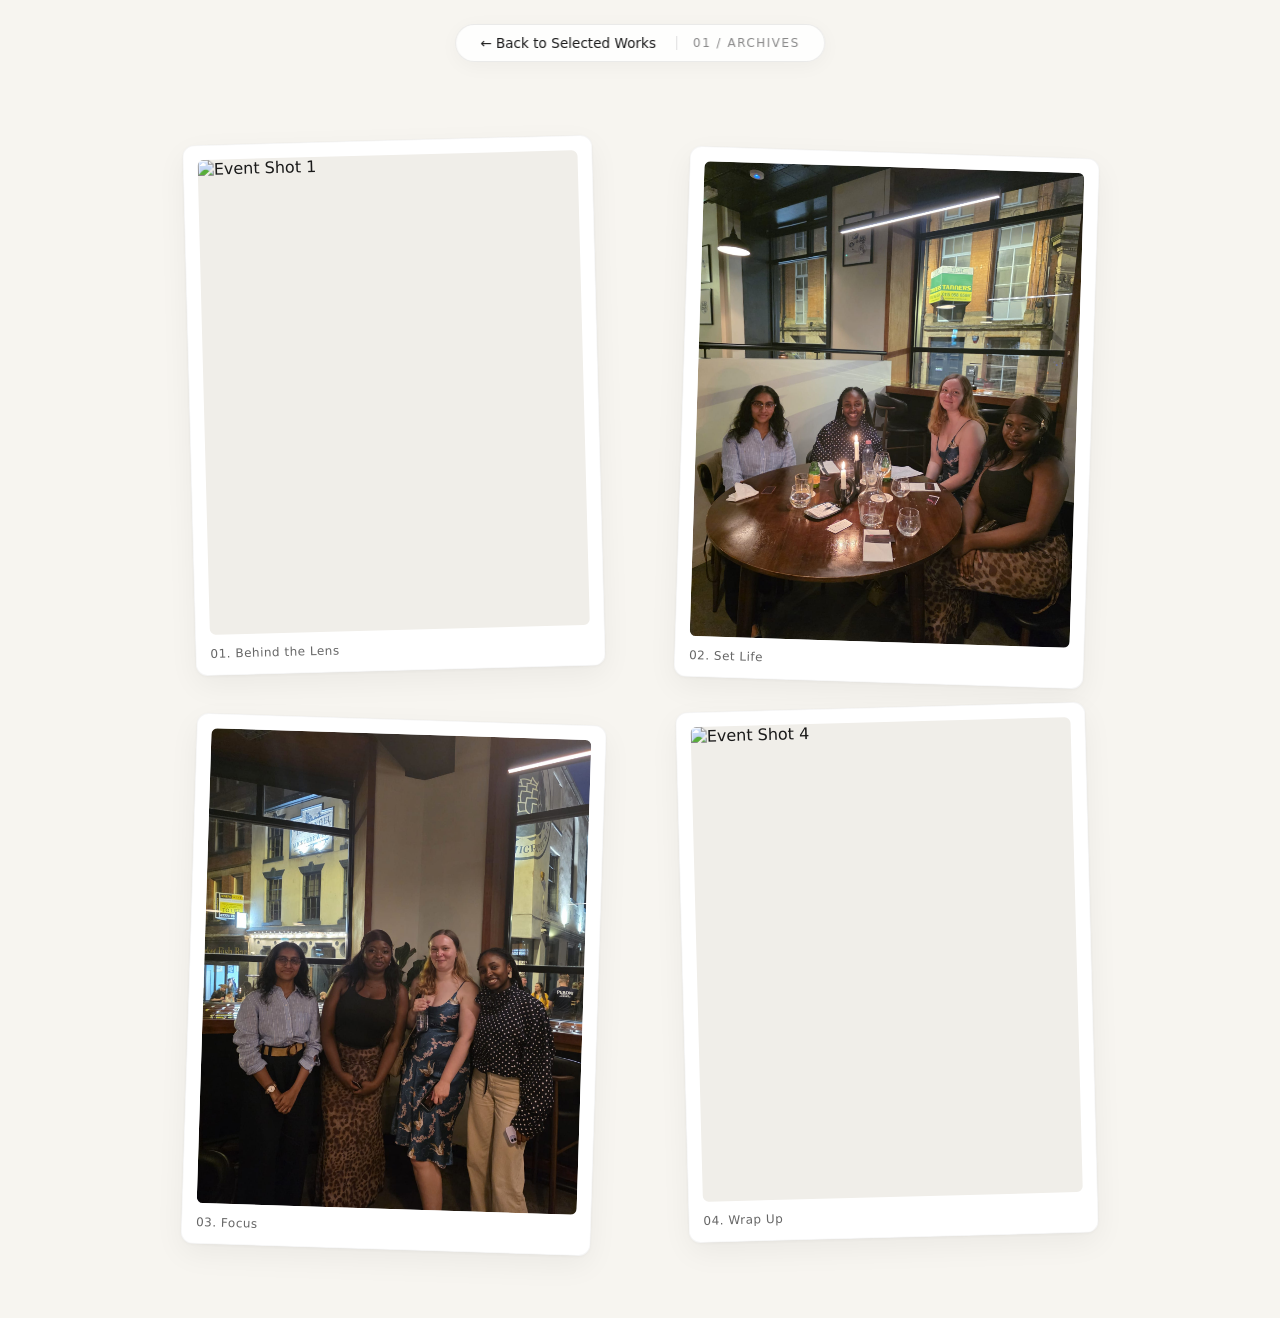
==== event-1.html @ deb0e0f5 "tenth-commit" ====
<!DOCTYPE html>
<html lang="en">
<head>
  <meta charset="UTF-8">
  <meta name="viewport" content="width=device-width, initial-scale=1.0">
  <title>Event Gallery — Light Mode</title>
  <link rel="stylesheet" href="style.css">
</head>
<body class="event-light-mode">

  <!-- Floating Back Button & Badge -->
  <nav class="gallery-nav-light">
    <a href="index.html" class="back-button-light">&larr; Back to Selected Works</a>
    <span class="gallery-badge">01 / Archives</span>
  </nav>

  <!-- Mini Editorial Photo Grid -->
  <main class="mini-gallery-container">
    <div class="gallery-grid">
      
      <div class="mini-card card-tilt-left">
        <div class="card-inner">
          <img src="639b9f99-3a0d-4db9-bb8f-6028194fd8f1.jpg" alt="Event Shot 1">
        </div>
        <div class="card-footer">
          <span>01. Behind the Lens</span>
        </div>
      </div>

      <div class="mini-card card-tilt-right">
        <div class="card-inner">
          <img src="f1a6a8e9-09e3-4a3b-962c-23c36decba03.jpg" alt="Event Shot 2">
        </div>
        <div class="card-footer">
          <span>02. Set Life</span>
        </div>
      </div>

      <div class="mini-card card-tilt-right">
        <div class="card-inner">
          <img src="f4e31a32-3f8a-41de-b580-41e959844233.jpg" alt="Event Shot 3">
        </div>
        <div class="card-footer">
          <span>03. Focus</span>
        </div>
      </div>

      <div class="mini-card card-tilt-left">
        <div class="card-inner">
          <img src="d24517b1-6f42-42a5-8a26-ebae528c8704.jpg" alt="Event Shot 4">
        </div>
        <div class="card-footer">
          <span>04. Wrap Up</span>
        </div>
      </div>

    </div>
  </main>

</body>
</html>
---- style.css ----
/* ==========================================================================
   EVENT 1 — LIGHT MODE & MINI EDITORIAL CARDS
   ========================================================================== */

/* Crisp, warm light background */
.event-light-mode {
  background-color: #f7f5f0;
  color: #1a1a1a;
  margin: 0;
  padding: 0;
  font-family: system-ui, -apple-system, sans-serif;
}

/* Slick Minimal Navbar */
.gallery-nav-light {
  position: fixed;
  top: 24px;
  left: 50%;
  transform: translateX(-50%);
  z-index: 100;
  display: flex;
  align-items: center;
  gap: 20px;
  background: rgba(255, 255, 255, 0.85);
  backdrop-filter: blur(12px);
  padding: 10px 24px;
  border-radius: 50px;
  border: 1px solid rgba(0, 0, 0, 0.08);
  box-shadow: 0 4px 20px rgba(0, 0, 0, 0.04);
}

.back-button-light {
  color: #1a1a1a;
  text-decoration: none;
  font-size: 0.85rem;
  font-weight: 500;
  transition: opacity 0.2s ease;
}

.back-button-light:hover {
  opacity: 0.6;
}

.gallery-badge {
  font-size: 0.75rem;
  text-transform: uppercase;
  letter-spacing: 1.5px;
  color: #888;
  border-left: 1px solid #ddd;
  padding-left: 16px;
}

/* Compact Gallery Container */
.mini-gallery-container {
  max-width: 950px; /* Kept tight so cards stay compact */
  margin: 0 auto;
  padding: 140px 20px 80px;
}

.gallery-grid {
  display: grid;
  grid-template-columns: repeat(2, 1fr);
  gap: 36px;
  justify-items: center;
}

/* Mini Polaroid-Style Framed Cards */
.mini-card {
  background: #ffffff;
  padding: 14px;
  border-radius: 12px;
  box-shadow: 0 10px 30px rgba(0, 0, 0, 0.05), 0 1px 3px rgba(0, 0, 0, 0.03);
  border: 1px solid rgba(0, 0, 0, 0.04);
  transition: all 0.4s cubic-bezier(0.16, 1, 0.3, 1);
  width: 100%;
  max-width: 380px; /* Mini card sizing constraint */
}

/* Playful Subtle Tilts */
.card-tilt-left {
  transform: rotate(-1.5deg);
}

.card-tilt-right {
  transform: rotate(1.8deg) translateY(12px);
}

.card-inner {
  width: 100%;
  aspect-ratio: 4 / 5; /* Clean portrait ratio */
  overflow: hidden;
  border-radius: 6px;
  background: #f0eee9;
}

.card-inner img {
  width: 100%;
  height: 100%;
  object-fit: cover;
  display: block;
  transition: transform 0.5s ease;
}

.card-footer {
  padding-top: 12px;
  display: flex;
  justify-content: space-between;
  align-items: center;
  font-size: 0.75rem;
  font-weight: 500;
  letter-spacing: 0.5px;
  color: #666;
}

/* Hover Sauce: Card straightens up, scales, and lifts off the page */
.mini-card:hover {
  transform: rotate(0deg) scale(1.03) translateY(-6px);
  box-shadow: 0 20px 40px rgba(0, 0, 0, 0.1);
}

.mini-card:hover .card-inner img {
  transform: scale(1.05);
}

/* Mobile Responsiveness */
@media (max-width: 768px) {
  .gallery-grid {
    grid-template-columns: 1fr;
    gap: 28px;
  }

  .card-tilt-left,
  .card-tilt-right {
    transform: rotate(0deg) translateY(0);
  }

  .mini-gallery-container {
    padding-top: 100px;
  }
}

.card-inner img,
.card-inner video {
    width: 100%;
    height: 100%;
    object-fit: cover;
    display: block;
    transition: transform 0.5s ease;
}

/* Video Card */
.video-card {
    overflow: hidden;
    border-radius: 6px;
    background: #f0eee9;
}

.video-card video {
    width: 100%;
    height: 100%;
    object-fit: cover;
    display: block;
    pointer-events: none;   /* prevents clicking/pausing */
    user-select: none;
}

/* Only affects cards with class="video-card" */
.video-card .card-inner video{
    width:100%;
    height:100%;
    object-fit:cover;
    display:block;
    border-radius:6px;
    pointer-events:none;
}
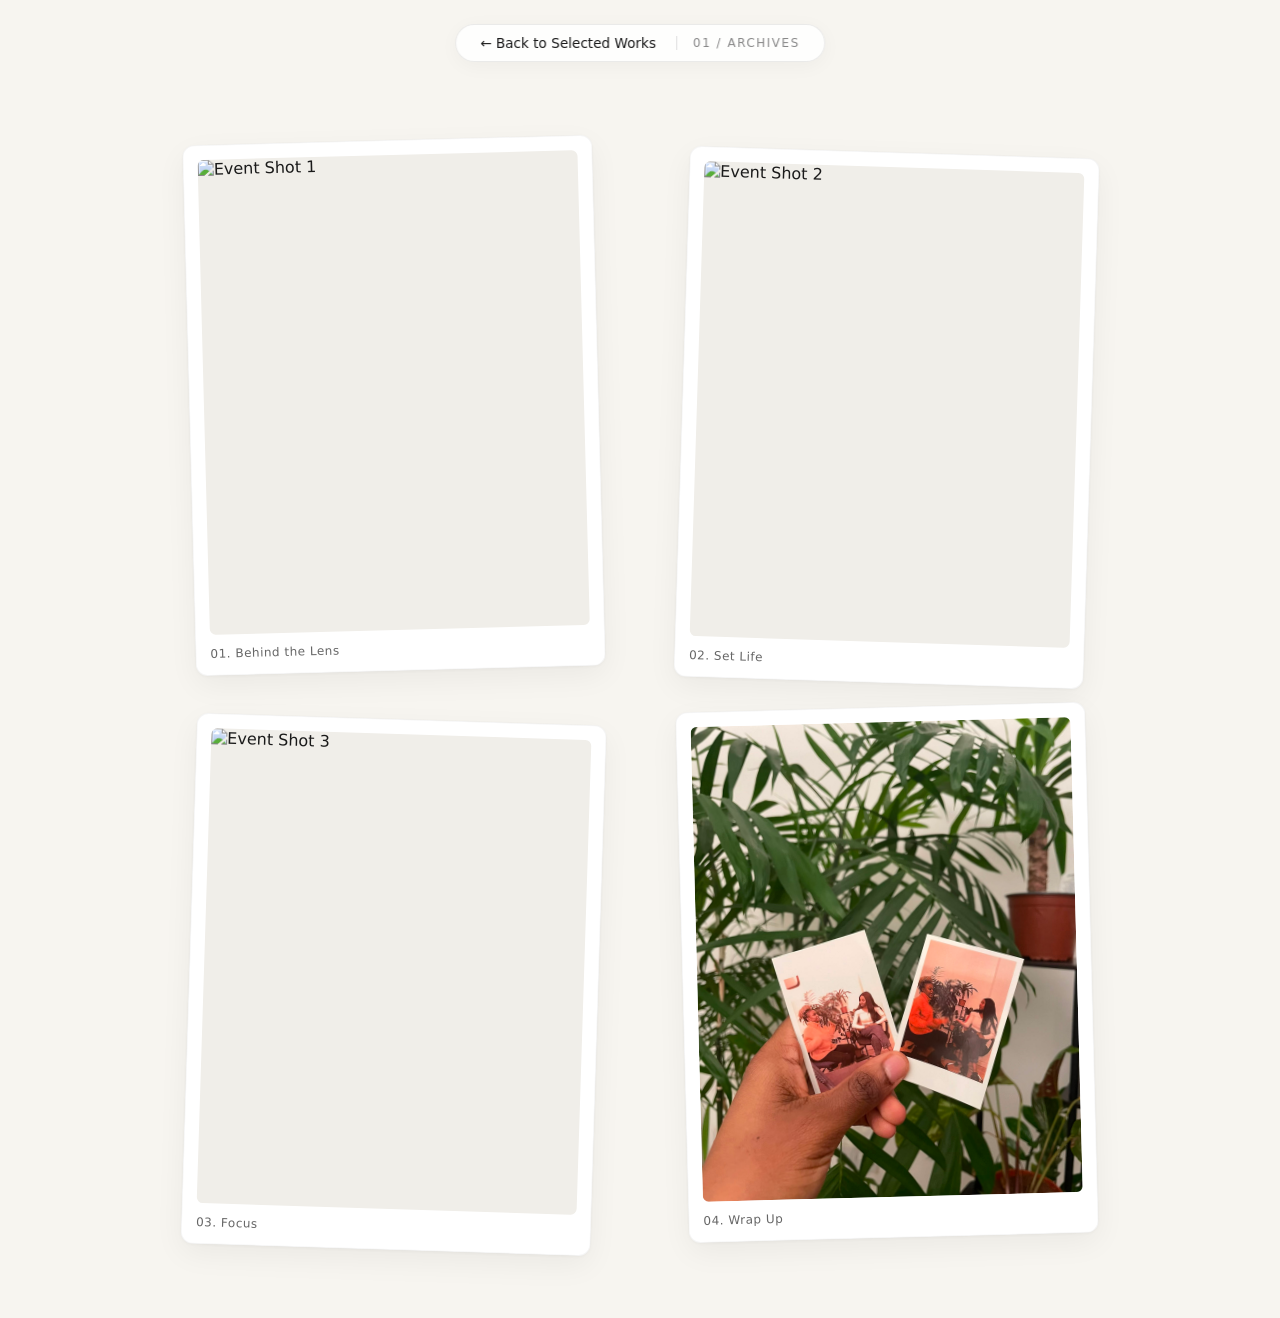
==== commit 8c3a3bcc: "Change image sources in event-1.html Updated image sources in the event gallery." ====
--- a/event-1.html
+++ b/event-1.html
@@ -20,7 +20,7 @@
       
       <div class="mini-card card-tilt-left">
         <div class="card-inner">
-          <img src="639b9f99-3a0d-4db9-bb8f-6028194fd8f1.jpg" alt="Event Shot 1">
+          <img src="IMG_3668.png" alt="Event Shot 1">
         </div>
         <div class="card-footer">
           <span>01. Behind the Lens</span>
@@ -29,7 +29,7 @@
 
       <div class="mini-card card-tilt-right">
         <div class="card-inner">
-          <img src="f1a6a8e9-09e3-4a3b-962c-23c36decba03.jpg" alt="Event Shot 2">
+          <img src="IMG_0083.png" alt="Event Shot 2">
         </div>
         <div class="card-footer">
           <span>02. Set Life</span>
@@ -38,7 +38,7 @@
 
       <div class="mini-card card-tilt-right">
         <div class="card-inner">
-          <img src="f4e31a32-3f8a-41de-b580-41e959844233.jpg" alt="Event Shot 3">
+          <img src="IMG_0083.png" alt="Event Shot 3">
         </div>
         <div class="card-footer">
           <span>03. Focus</span>
@@ -47,7 +47,7 @@
 
       <div class="mini-card card-tilt-left">
         <div class="card-inner">
-          <img src="d24517b1-6f42-42a5-8a26-ebae528c8704.jpg" alt="Event Shot 4">
+          <img src="WhatsApp Image 2026-07-24 at 23.35.57.jpeg" alt="Event Shot 4">
         </div>
         <div class="card-footer">
           <span>04. Wrap Up</span>
@@ -58,4 +58,4 @@
   </main>
 
 </body>
-</html>+</html>
--- a/style.css
+++ b/style.css
@@ -172,4 +172,4 @@
     display:block;
     border-radius:6px;
     pointer-events:none;
-}+}
